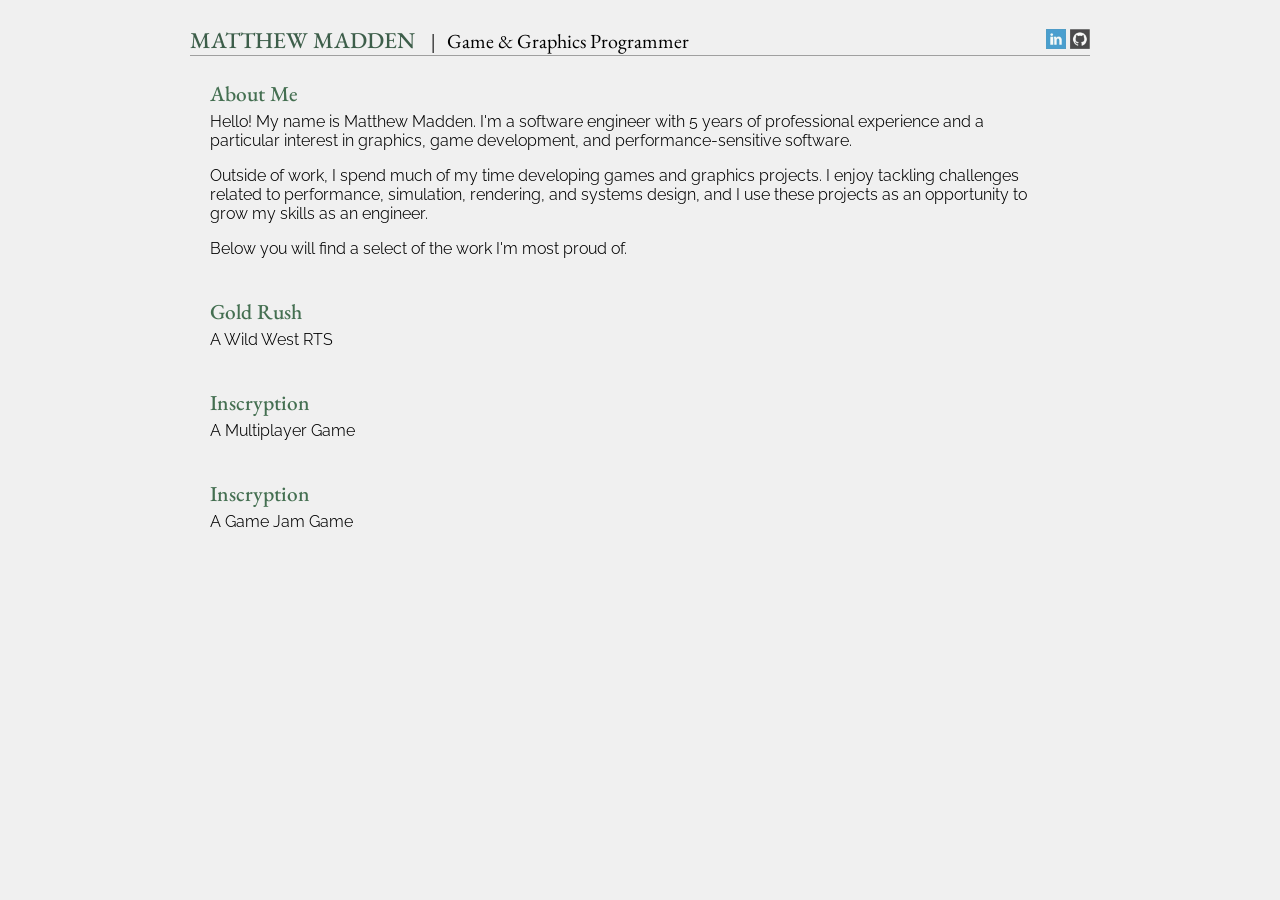
==== index.html @ 9e39aefe "Initial commit" ====
<!DOCTYPE html>
<head>
    <meta charset="utf-8"></meta>
    <title>Matthew Madden</title>
    <link rel="stylesheet" type="text/css" href="style.css">
</head>
<body>
    <div id="page">
        <div id="header">
            <span id="title" class="header-font">MATTHEW MADDEN</span>
            <span id="title-divider">|</span>
            <span id="subtitle" class="header-font">Game & Graphics Programmer</span>
            <div id="socials">
                <a href="https://www.linkedin.com/in/matthewkayin" target="_blank" class="social-link">
                    <img src="img/linkedin.png" class="social-icon">
                </a>
                <a href="https://www.github.com/matthewkayin" target="_blank" class="social-link">
                    <img src="img/github.png" class="social-icon">
                </a>
            </div>
        </div>
        <div id="content">
            <h2>About Me</h2>
            <p>Hello! My name is Matthew Madden. I'm a software engineer with 5 years
                of professional experience and a particular interest in graphics, game development,
                and performance-sensitive software.
            </p>
            <p>
                Outside of work, I spend much of my time developing games and graphics projects.  I enjoy
                tackling challenges related to performance, simulation, rendering, and systems design, and I
                use these projects as an opportunity to grow my skills as an engineer.
            </p>
            <p>
                Below you will find a select of the work I'm most proud of.
            </p>
        </div>
        <div id="content">
            <h2>Gold Rush</h2>
            <p>
                A Wild West RTS
            </p>
        </div>
        <div id="content">
            <h2>Inscryption</h2>
            <p>
                A Multiplayer Game
            </p>
        </div>
        <div id="content">
            <h2>Inscryption</h2>
            <p>
                A Game Jam Game
            </p>
        </div>
    </div>
</body>
---- style.css ----
/* Google font imports */
@import url('https://fonts.googleapis.com/css2?family=EB+Garamond:ital,wght@0,400..800;1,400..800&display=swap');
@import url('https://fonts.googleapis.com/css2?family=Raleway:ital,wght@0,100..900;1,100..900&display=swap');

/* CSS RESET - BROWSER COMPATIBILITY */
html, span, applet, object, iframe,
h1, h2, h3, h4, h5, h6, p, blockquote, pre,
a, abbr, acronym, address, big, cite,
del, dfn,  img, ins, kbd, q, s, samp,
small, strike, sub, sup, tt, var,
b, u, i, center,
dl, dt, dd, ol, ul, li,
fieldset, form, label, legend,
table, caption, tbody, tfoot, thead, tr, th, td,
article, aside, canvas, details, embed,
figure, figcaption, footer, header, hgroup,
menu, nav, output, ruby, section, summary,
time, mark, audio, video {
	margin: 0;
	padding: 0;
	border: 0;
	font-size: 100%;
	font: inherit;
	vertical-align: baseline;
}
/* HTML5 display-role reset for older browsers */
article, aside, details, figcaption, figure,
footer, header, hgroup, menu, nav, section {
	display: block;
}

body {
    background-color: #f0f0f0
}

#page {
    width: 900px;
    margin-left: auto;
    margin-right: auto;
    padding-bottom: 50px;
}

#header {
    margin-top: 25px;
    border-bottom: 1px solid #a0a0a0;
}

#subtitle {
    margin-left: 8px;
}

.header-font {
    font-family: 'EB Garamond';
}

#title {
    font-size: 17pt;
    font-weight: 500;
    color: #3d5e4a;
}

#title-divider {
    font-size: 16pt;
    margin-left: 12px;
}

#subtitle {
    font-size: 15pt;
    font-weight: 400;
}

#socials {
    float: right;
    margin-bottom: 0px;
    padding-bottom: 0px;
}

.social-link {
    text-decoration: none;
}

.social-icon {
    width: 20px;
    height: 20px;
    padding: 0px;
    border: 0px;
    margin-top: 4px;
    opacity: 0.75;
}

#content {
    width: 820px;
    margin-top: 24px;
    margin-left: 20px;
    margin-right: 60px;
}

h2 {
    font-size: 16pt;
    color: #446f51;
    margin-bottom: 5px;
    font-family: 'EB Garamond', serif;
    font-weight: 500;
    font-style: normal;
}

p {
    margin: 0;
    padding-bottom: 16px;
    font-family: 'Raleway', sans-serif;
    font-weight: 350;
    font-style: normal;
}
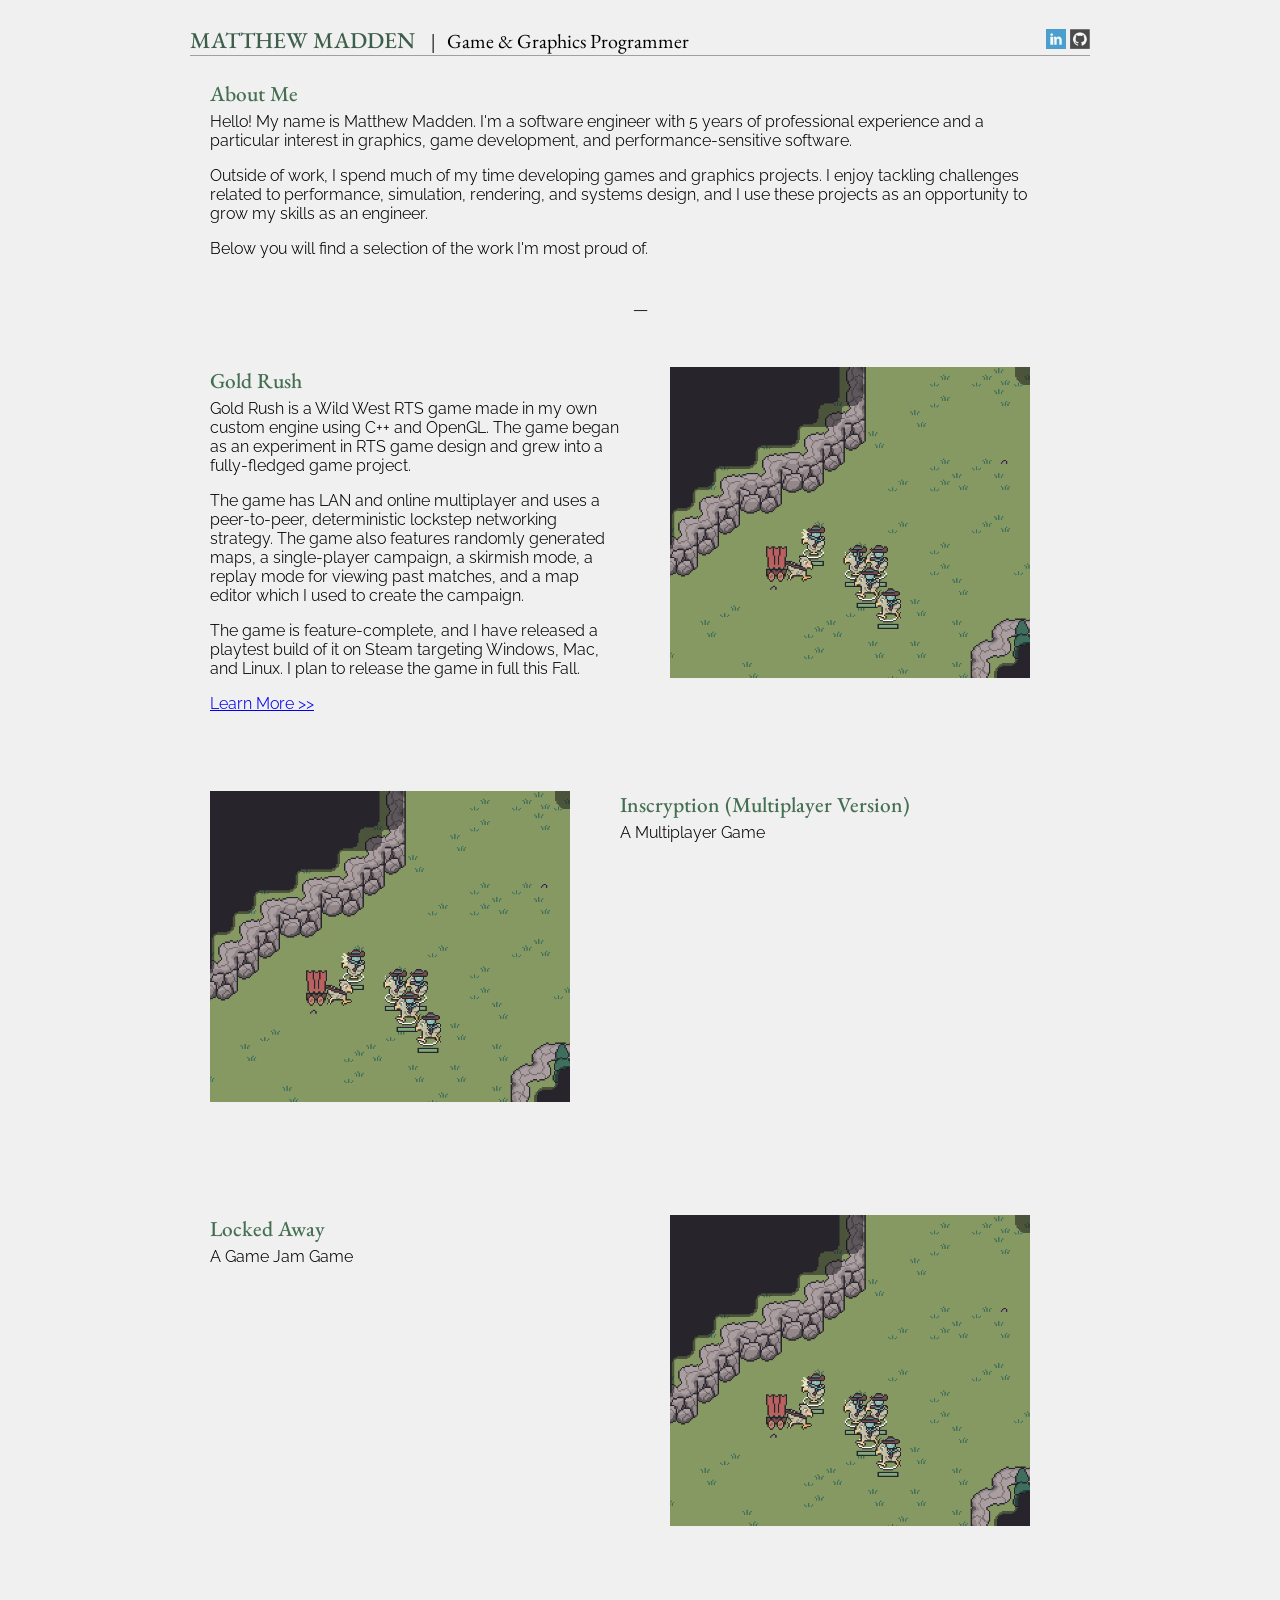
==== commit 344f32e4: "added goldrush article" ====
--- a/index.html
+++ b/index.html
@@ -19,7 +19,7 @@
                 </a>
             </div>
         </div>
-        <div id="content">
+        <div class="bio">
             <h2>About Me</h2>
             <p>Hello! My name is Matthew Madden. I'm a software engineer with 5 years
                 of professional experience and a particular interest in graphics, game development,
@@ -31,23 +31,40 @@
                 use these projects as an opportunity to grow my skills as an engineer.
             </p>
             <p>
-                Below you will find a select of the work I'm most proud of.
+                Below you will find a selection of the work I'm most proud of.
             </p>
         </div>
-        <div id="content">
+        <h1 class="bio-divider">—</h1>
+        <div class="portfolio-item">
+            <img src="img/goldrush/wagon_chase.png" class="portfolio-image-right">
             <h2>Gold Rush</h2>
             <p>
-                A Wild West RTS
+                Gold Rush is a Wild West RTS game made in my own custom engine using C++ and OpenGL. The game
+                began as an experiment in RTS game design and grew into a fully-fledged game project.
             </p>
+            <p>
+                The game has LAN and online multiplayer and uses a peer-to-peer, deterministic lockstep networking
+                strategy. The game also features randomly generated maps, a single-player campaign, a skirmish mode,
+                a replay mode for viewing past matches, and a map editor which I used to create the campaign.
+            </p>
+            <p>
+                The game is feature-complete, and I have released a playtest build of it on Steam targeting
+                Windows, Mac, and Linux. I plan to release the game in full this Fall.
+            </p>
+            <a href="goldrush.html">
+                <p>Learn More >></p>
+            </a>
         </div>
-        <div id="content">
-            <h2>Inscryption</h2>
+        <div class="portfolio-item">
+            <img src="img/goldrush/wagon_chase.png" class="portfolio-image-left">
+            <h2>Inscryption (Multiplayer Version)</h2>
             <p>
                 A Multiplayer Game
             </p>
         </div>
-        <div id="content">
-            <h2>Inscryption</h2>
+        <div class="portfolio-item">
+            <img src="img/goldrush/wagon_chase.png" class="portfolio-image-right">
+            <h2>Locked Away</h2>
             <p>
                 A Game Jam Game
             </p>
--- a/style.css
+++ b/style.css
@@ -88,8 +88,23 @@
     opacity: 0.75;
 }
 
-#content {
+.bio {
     width: 820px;
+    margin-top: 24px;
+    margin-left: 20px;
+    margin-right: 60px;
+}
+
+.bio-divider {
+    text-align: center;
+    margin-top: 24px;
+    margin-bottom: 48px;
+    font-family: 'EB Garamond', serif;
+}
+
+.portfolio-item {
+    width: 820px;
+    height: 400px;
     margin-top: 24px;
     margin-left: 20px;
     margin-right: 60px;
@@ -111,3 +126,34 @@
     font-weight: 350;
     font-style: normal;
 }
+
+li {
+    margin: 0;
+    margin-left: 32px;
+    padding-bottom: 4px;
+    font-family: 'Raleway', sans-serif;
+    font-weight: 350;
+    font-style: normal;
+}
+
+.portfolio-image-right {
+    float: right;
+    margin-left: 50px;
+}
+
+.portfolio-image-left {
+    float: left;
+    margin-right: 50px;
+}
+
+.article-section {
+    width: 820px;
+    margin-top: 12px;
+    margin-left: 20px;
+    margin-right: 60px;
+}
+
+.article-image {
+    margin-bottom: 12px;
+    width: 640px;
+}
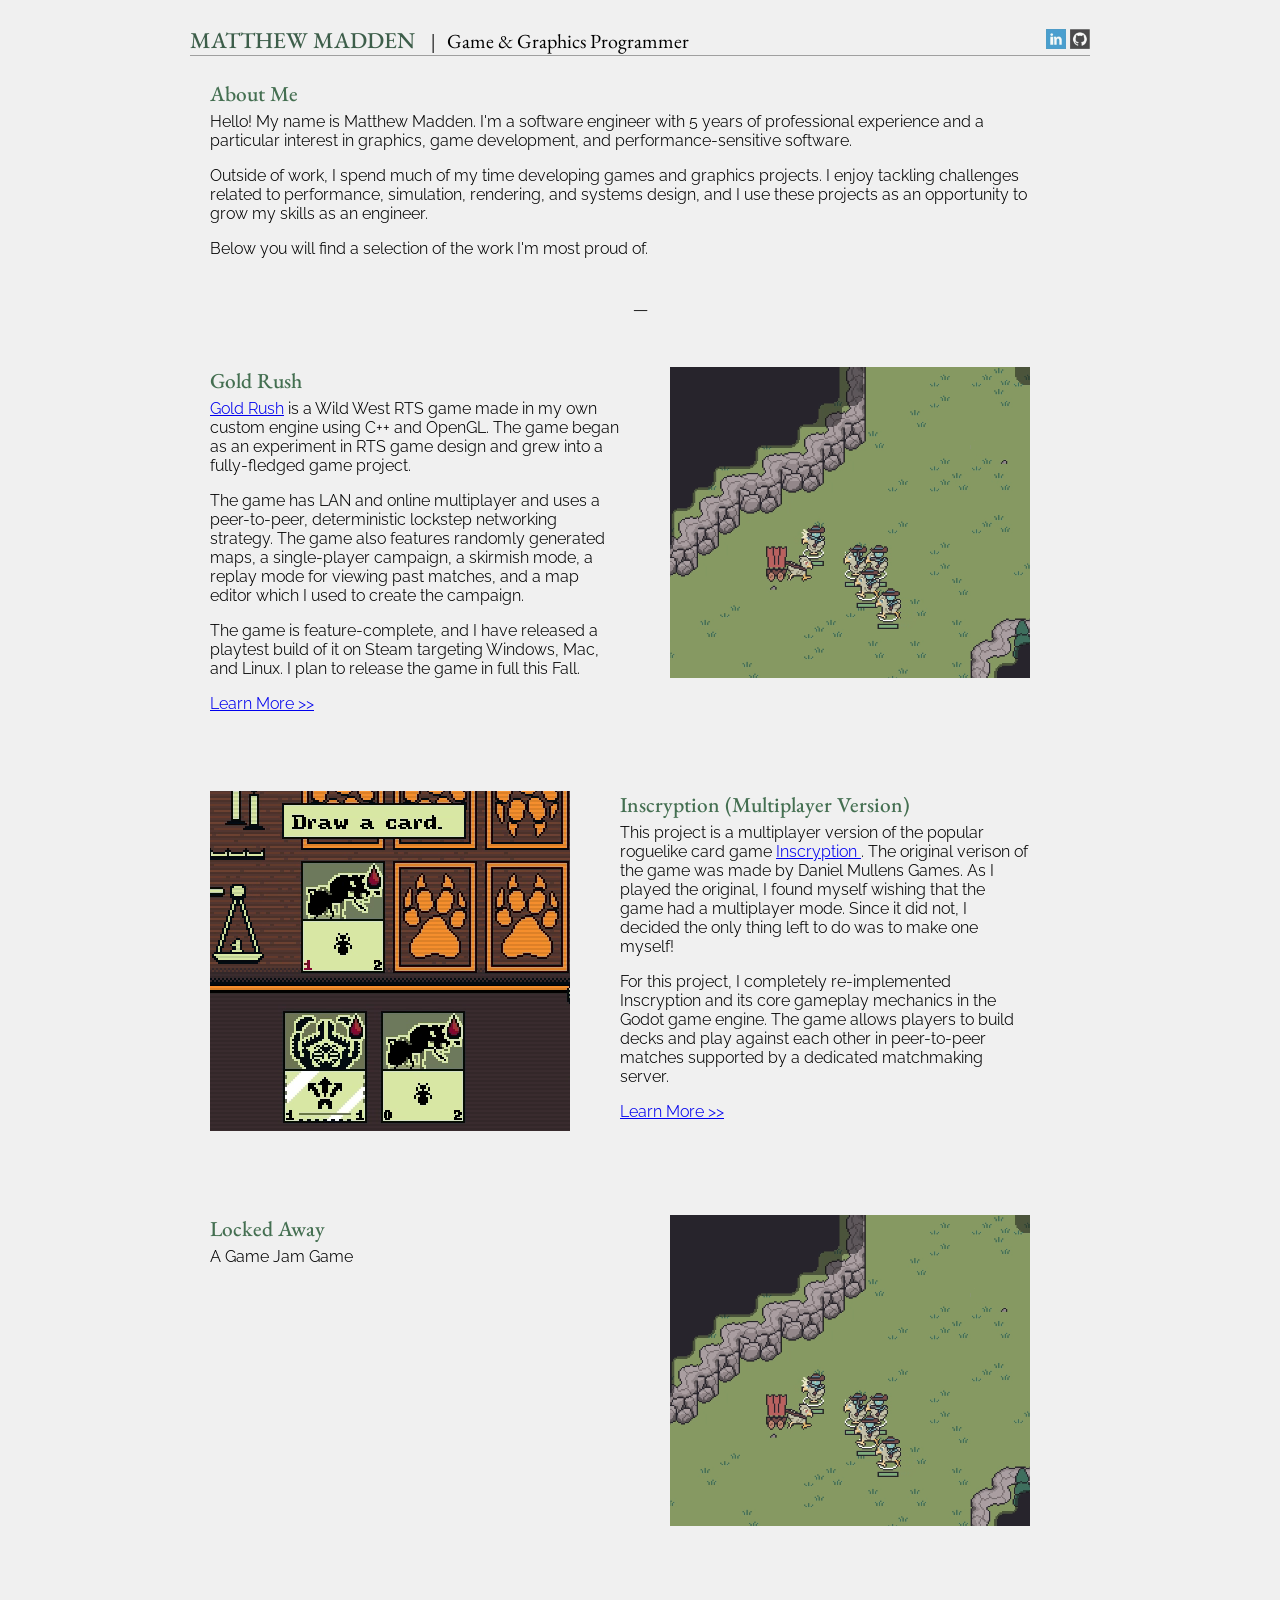
==== commit aa8b05ee: "inscryption article" ====
--- a/index.html
+++ b/index.html
@@ -39,8 +39,9 @@
             <img src="img/goldrush/wagon_chase.png" class="portfolio-image-right">
             <h2>Gold Rush</h2>
             <p>
-                Gold Rush is a Wild West RTS game made in my own custom engine using C++ and OpenGL. The game
-                began as an experiment in RTS game design and grew into a fully-fledged game project.
+                <a href="https://store.steampowered.com/app/3774270/Gold_Rush/">Gold Rush</a> is a Wild West RTS
+                game made in my own custom engine using C++ and OpenGL. The game began as an experiment in RTS
+                game design and grew into a fully-fledged game project.
             </p>
             <p>
                 The game has LAN and online multiplayer and uses a peer-to-peer, deterministic lockstep networking
@@ -56,11 +57,24 @@
             </a>
         </div>
         <div class="portfolio-item">
-            <img src="img/goldrush/wagon_chase.png" class="portfolio-image-left">
+            <img src="img/inscryption/draw_a_card.png" class="portfolio-image-left">
             <h2>Inscryption (Multiplayer Version)</h2>
             <p>
-                A Multiplayer Game
+                This project is a multiplayer version of the popular roguelike card game
+                <a href="https://store.steampowered.com/app/1092790/Inscryption/">
+                    Inscryption
+                </a>. The original verison of the game was made by Daniel Mullens Games. As I played the
+                original, I found myself wishing that the game had a multiplayer mode. Since it did not,
+                I decided the only thing left to do was to make one myself!
             </p>
+            <p>
+                For this project, I completely re-implemented Inscryption and its core gameplay mechanics in the
+                Godot game engine. The game allows players to build decks and play against each other in
+                peer-to-peer matches supported by a dedicated matchmaking server.
+            </p>
+            <a href="inscryption.html">
+                <p>Learn More >></p>
+            </a>
         </div>
         <div class="portfolio-item">
             <img src="img/goldrush/wagon_chase.png" class="portfolio-image-right">
--- a/style.css
+++ b/style.css
@@ -1,6 +1,7 @@
 /* Google font imports */
 @import url('https://fonts.googleapis.com/css2?family=EB+Garamond:ital,wght@0,400..800;1,400..800&display=swap');
 @import url('https://fonts.googleapis.com/css2?family=Raleway:ital,wght@0,100..900;1,100..900&display=swap');
+@import url('https://fonts.googleapis.com/css2?family=Google+Sans+Code:ital,wght,MONO@0,300..800,1;1,300..800,1&display=swap');
 
 /* CSS RESET - BROWSER COMPATIBILITY */
 html, span, applet, object, iframe,
@@ -127,6 +128,20 @@
     font-style: normal;
 }
 
+code {
+    font-size: 14px;
+    background-color: #e3e3e3;
+    font-family: 'Google Sans Code', monospace;
+    font-weight: 300;
+    font-style: normal;
+}
+
+i {
+    font-family: 'Raleway', sans-serif;
+    font-weight: 350;
+    font-style: italic;
+}
+
 li {
     margin: 0;
     margin-left: 32px;
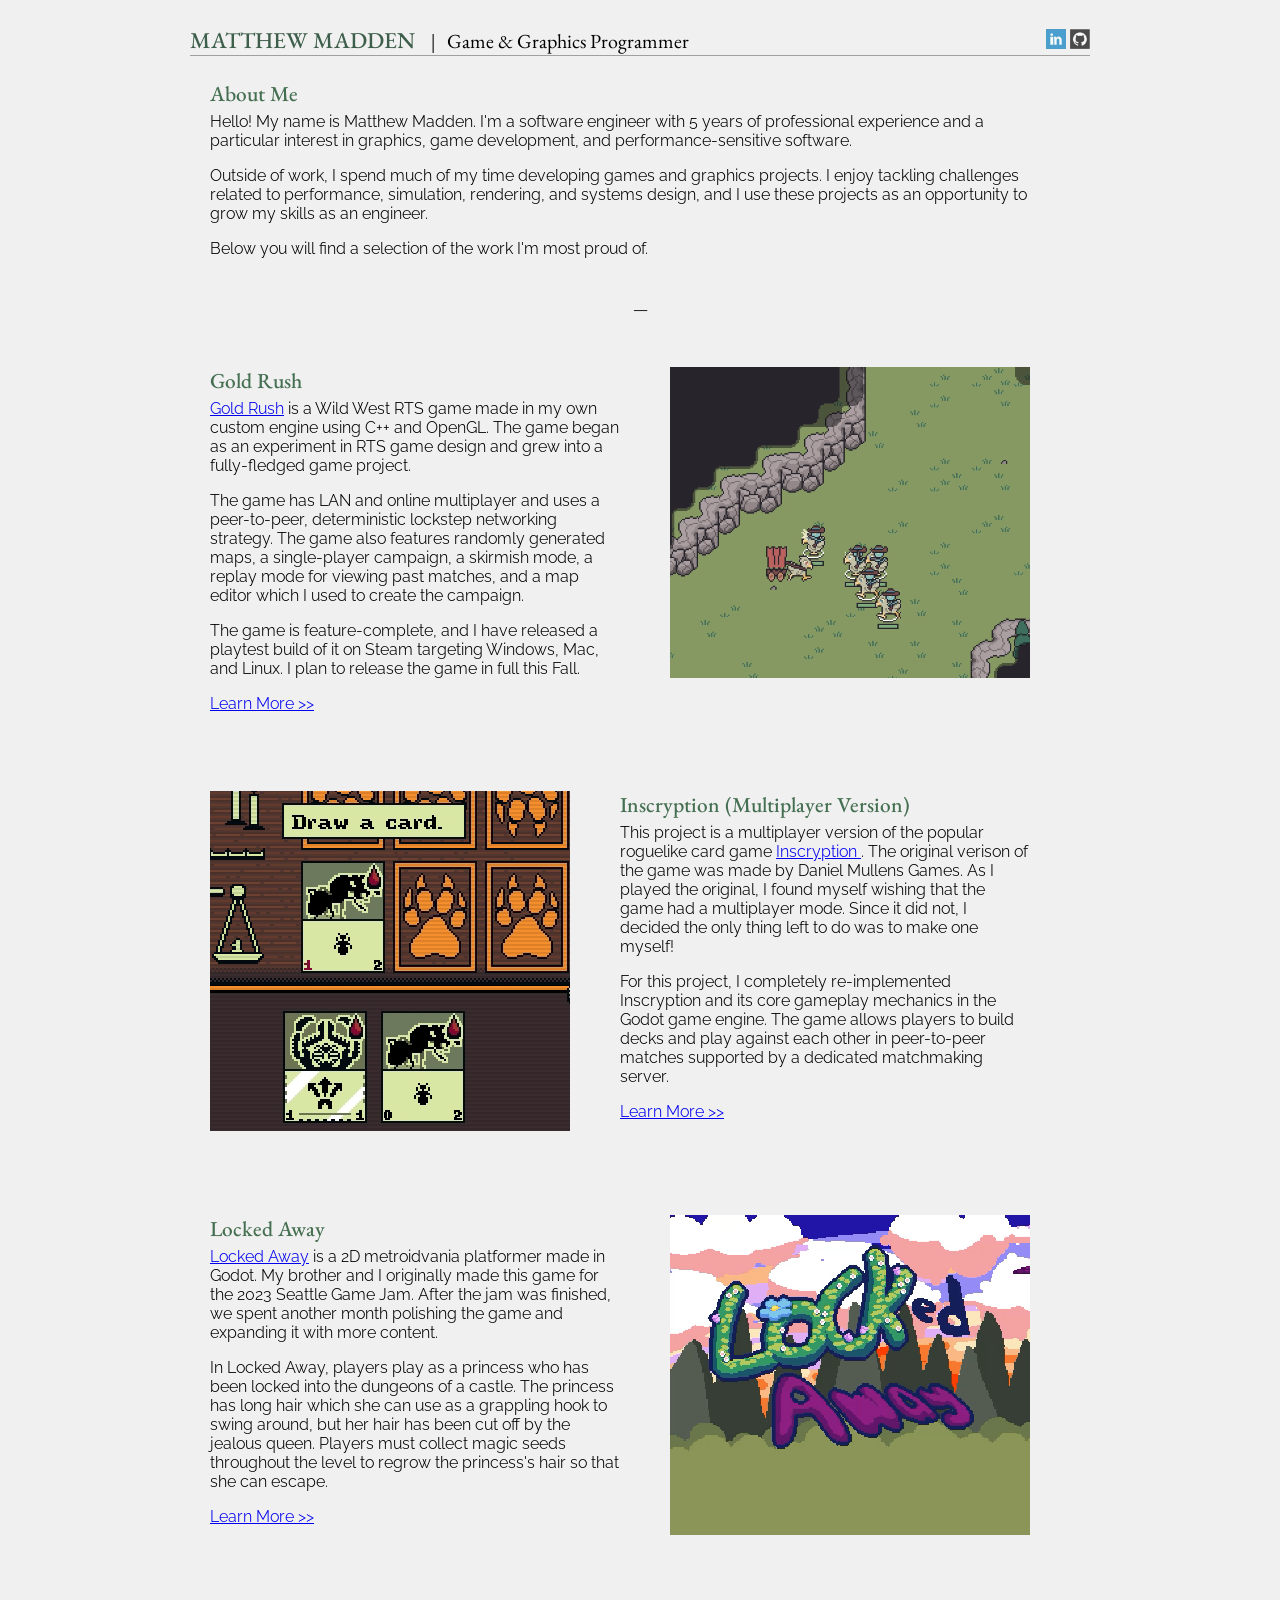
==== commit 4fa37a8f: "locked away article" ====
--- a/index.html
+++ b/index.html
@@ -77,11 +77,23 @@
             </a>
         </div>
         <div class="portfolio-item">
-            <img src="img/goldrush/wagon_chase.png" class="portfolio-image-right">
+            <img src="img/locked_away/locked_away_title.png" class="portfolio-image-right">
             <h2>Locked Away</h2>
             <p>
-                A Game Jam Game
+                <a href="https://matthewkayin.itch.io/locked-away">Locked Away</a> is a 2D metroidvania
+                platformer made in Godot. My brother and I originally made this game for the 2023 Seattle
+                Game Jam. After the jam was finished, we spent another month polishing the game and
+                expanding it with more content.
             </p>
+            <p>
+                In Locked Away, players play as a princess who has been locked into the dungeons of a castle.
+                The princess has long hair which she can use as a grappling hook to swing around, but her
+                hair has been cut off by the jealous queen. Players must collect magic seeds throughout the
+                level to regrow the princess's hair so that she can escape.
+            </p>
+            <a href="locked-away.html">
+                <p>Learn More >></p>
+            </a>
         </div>
     </div>
 </body>
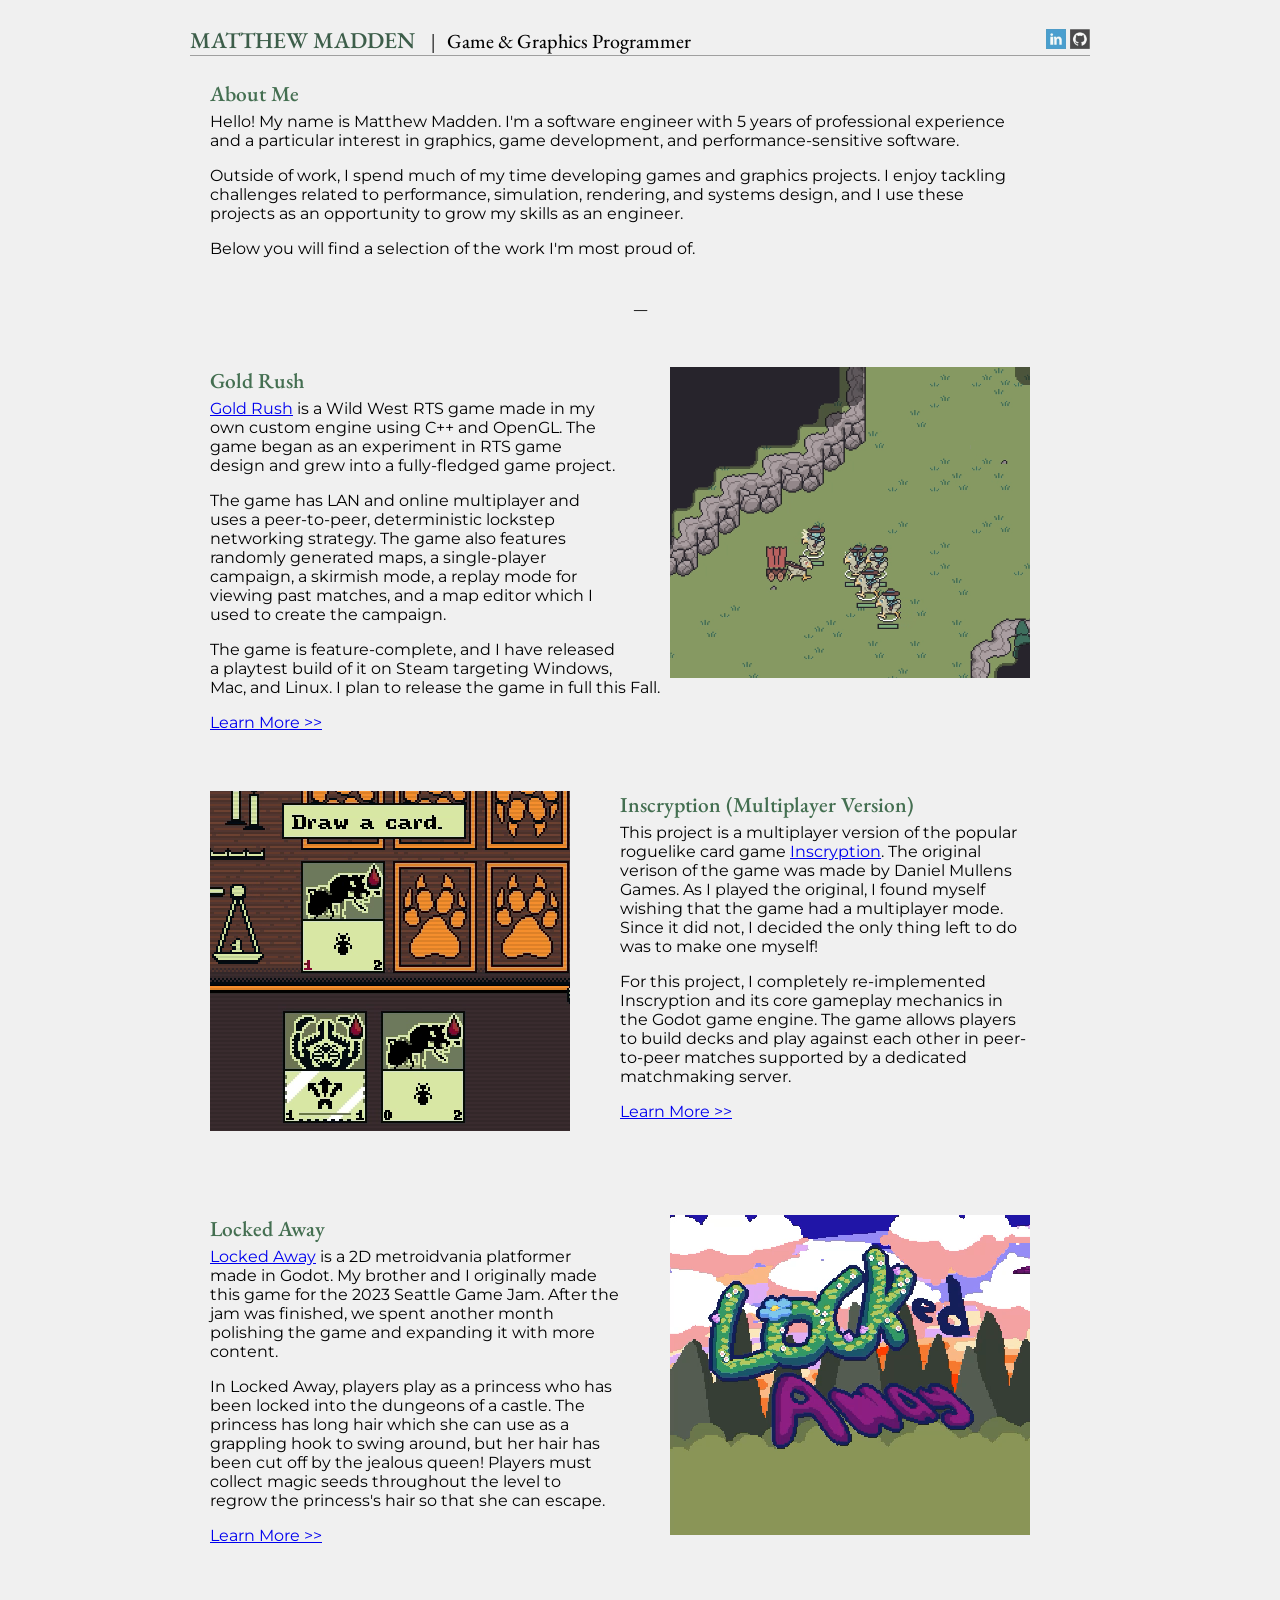
==== commit 76c3f804: "font change and typos" ====
--- a/index.html
+++ b/index.html
@@ -61,9 +61,7 @@
             <h2>Inscryption (Multiplayer Version)</h2>
             <p>
                 This project is a multiplayer version of the popular roguelike card game
-                <a href="https://store.steampowered.com/app/1092790/Inscryption/">
-                    Inscryption
-                </a>. The original verison of the game was made by Daniel Mullens Games. As I played the
+                <a href="https://store.steampowered.com/app/1092790/Inscryption/">Inscryption</a>. The original verison of the game was made by Daniel Mullens Games. As I played the
                 original, I found myself wishing that the game had a multiplayer mode. Since it did not,
                 I decided the only thing left to do was to make one myself!
             </p>
@@ -88,7 +86,7 @@
             <p>
                 In Locked Away, players play as a princess who has been locked into the dungeons of a castle.
                 The princess has long hair which she can use as a grappling hook to swing around, but her
-                hair has been cut off by the jealous queen. Players must collect magic seeds throughout the
+                hair has been cut off by the jealous queen! Players must collect magic seeds throughout the
                 level to regrow the princess's hair so that she can escape.
             </p>
             <a href="locked-away.html">
--- a/style.css
+++ b/style.css
@@ -1,7 +1,8 @@
 /* Google font imports */
 @import url('https://fonts.googleapis.com/css2?family=EB+Garamond:ital,wght@0,400..800;1,400..800&display=swap');
-@import url('https://fonts.googleapis.com/css2?family=Raleway:ital,wght@0,100..900;1,100..900&display=swap');
+@import url('https://fonts.googleapis.com/css2?family=Montserrat:ital,wght@0,100..900;1,100..900&display=swap');
 @import url('https://fonts.googleapis.com/css2?family=Google+Sans+Code:ital,wght,MONO@0,300..800,1;1,300..800,1&display=swap');
+@import url('https://fonts.googleapis.com/css2?family=Montserrat:ital,wght@0,100..900;1,100..900&display=swap');
 
 /* CSS RESET - BROWSER COMPATIBILITY */
 html, span, applet, object, iframe,
@@ -56,7 +57,7 @@
 
 #title {
     font-size: 17pt;
-    font-weight: 500;
+    font-weight: 550;
     color: #3d5e4a;
 }
 
@@ -67,7 +68,7 @@
 
 #subtitle {
     font-size: 15pt;
-    font-weight: 400;
+    font-weight: 450;
 }
 
 #socials {
@@ -116,15 +117,15 @@
     color: #446f51;
     margin-bottom: 5px;
     font-family: 'EB Garamond', serif;
-    font-weight: 500;
+    font-weight: 550;
     font-style: normal;
 }
 
 p {
     margin: 0;
     padding-bottom: 16px;
-    font-family: 'Raleway', sans-serif;
-    font-weight: 350;
+    font-family: 'Montserrat', sans-serif;
+    font-weight: 400;
     font-style: normal;
 }
 
@@ -137,8 +138,8 @@
 }
 
 i {
-    font-family: 'Raleway', sans-serif;
-    font-weight: 350;
+    font-family: 'Montserrat', sans-serif;
+    font-weight: 400;
     font-style: italic;
 }
 
@@ -146,9 +147,17 @@
     margin: 0;
     margin-left: 32px;
     padding-bottom: 4px;
-    font-family: 'Raleway', sans-serif;
+    font-family: 'Montserrat', sans-serif;
     font-weight: 350;
     font-style: normal;
+}
+
+.sup {
+    font-family: 'Montserrat', sans-serif;
+    font-weight: 400;
+    font-size: 12px;
+    bottom: 1ex;
+    position: relative;
 }
 
 .portfolio-image-right {
